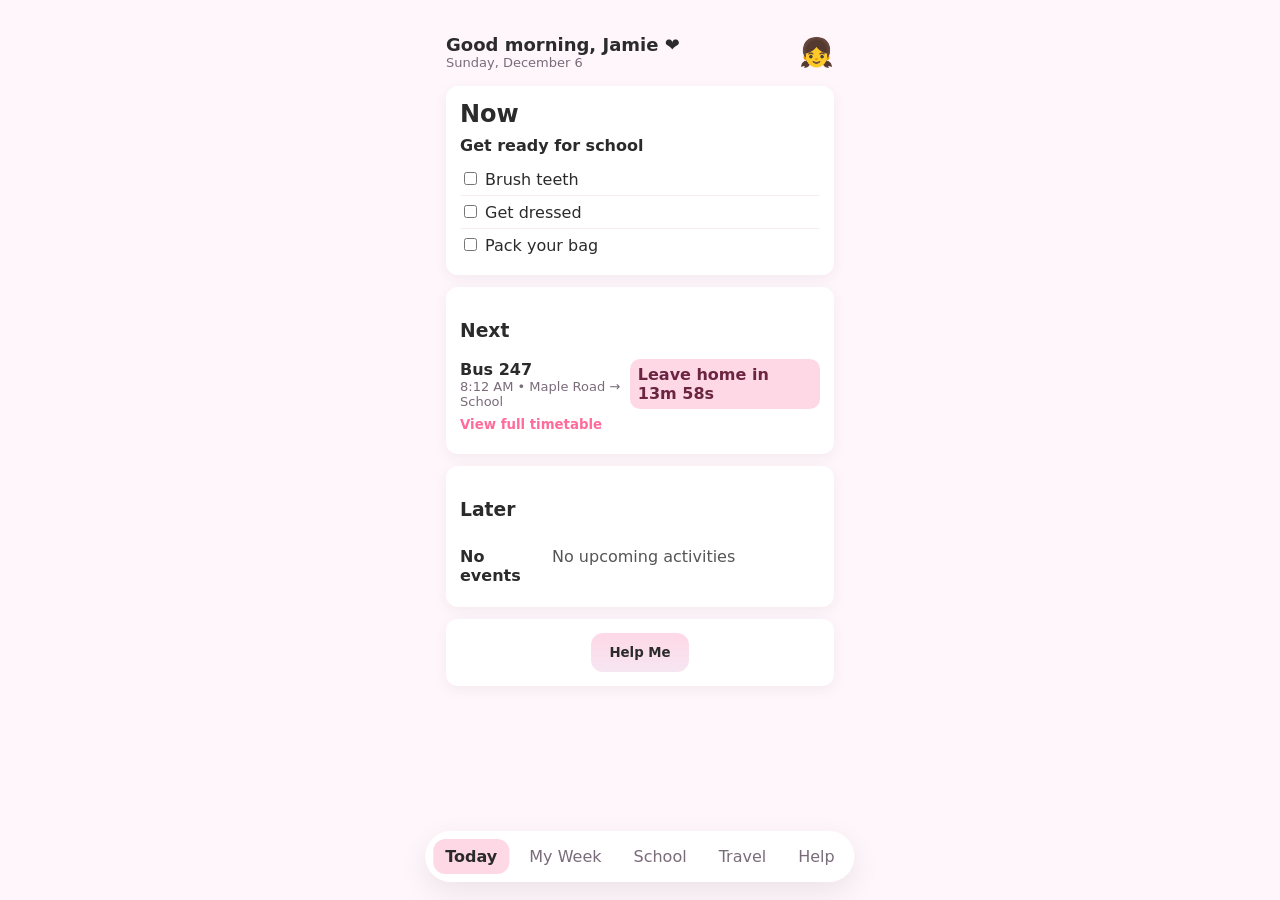
==== index.html @ 6b41beb4 "Add files via upload" ====
<!doctype html>
<html lang="en">
<head>
  <meta charset="utf-8" />
  <meta name="viewport" content="width=device-width,initial-scale=1" />
  <title>One Place — Today (Prototype)</title>
  <link rel="stylesheet" href="styles.css">
</head>
<body>
  <div class="app">
    <header class="header">
      <div class="greeting">
        <div>
          <div class="hello">Good morning, <span id="childName">Jamie</span> ❤️</div>
          <div class="date" id="dateLine"></div>
        </div>
        <div class="avatar">👧</div>
      </div>
    </header>

    <main>
      <section class="now-card card">
        <h2>Now</h2>
        <div class="now-title">Get ready for school</div>
        <ul class="micro-tasks" id="microTasks">
          <li><label><input type="checkbox" data-task="brush"/> Brush teeth</label></li>
          <li><label><input type="checkbox" data-task="dress"/> Get dressed</label></li>
          <li><label><input type="checkbox" data-task="pack"/> Pack your bag</label></li>
        </ul>
      </section>

      <section class="next-card card">
        <h3>Next</h3>
        <div class="transport">
          <div class="bus-info">
            <div class="route">Bus 247</div>
            <div class="when">8:12 AM • Maple Road → School</div>
          </div>
          <div class="eta" id="eta">Leave home in 14 minutes</div>
        </div>
        <button id="viewTimetable" class="link-btn">View full timetable</button>
      </section>

      <section class="later-list card">
        <h3>Later</h3>
        <div id="laterEvents">
          <div style="color:#666">Loading activities...</div>
        </div>
      </section>

      <section class="help-me card">
        <button id="helpMeBtn" class="help-btn">Help Me</button>
      </section>
    </main>

    <nav class="bottom-nav">
      <a class="nav-item active" href="index.html">Today</a>
      <a class="nav-item" href="myweek.html">My Week</a>
      <a class="nav-item" href="index.html">School</a>
      <a class="nav-item" href="travel.html">Travel</a>
      <a class="nav-item" href="helpme.html">Help</a>
    </nav>
  </div>

  <script>
    // Basic prototype script: update date, local-checklist, and ETA countdown.
    (function(){
      const dateLine = document.getElementById('dateLine');
      const now = new Date();
      const opts = { weekday: 'long', month: 'long', day: 'numeric' };
      dateLine.textContent = now.toLocaleDateString(undefined, opts);

      // Child name editable via localStorage
      const childNameEl = document.getElementById('childName');
      const savedName = localStorage.getItem('oneplace_childName');
      if (savedName) childNameEl.textContent = savedName;

      // Micro tasks persistence
      const tasks = document.querySelectorAll('#microTasks input[type=checkbox]');
      tasks.forEach(cb => {
        const key = 'task_' + cb.dataset.task;
        const val = localStorage.getItem(key);
        cb.checked = val === '1';
        cb.addEventListener('change', ()=>{
          localStorage.setItem(key, cb.checked ? '1' : '0');
        });
      });

      // ETA countdown (prototype uses now + 14min default)
      let nextBus = localStorage.getItem('oneplace_nextBus');
      if (!nextBus) {
        nextBus = Date.now() + 14*60*1000; // 14 minutes from now
        localStorage.setItem('oneplace_nextBus', nextBus);
      }
      nextBus = Number(nextBus);

      function updateETA(){
        const etaEl = document.getElementById('eta');
        const diff = nextBus - Date.now();
        if (diff <= 0) {
          etaEl.textContent = 'Bus due now';
          etaEl.classList.add('due');
        } else {
          const mins = Math.floor(diff / 60000);
          const secs = Math.floor((diff % 60000)/1000);
          etaEl.textContent = 'Leave home in ' + mins + 'm ' + (secs<10? '0'+secs:secs) + 's';
        }
      }
      updateETA();
      setInterval(updateETA, 1000);

      document.getElementById('helpMeBtn').addEventListener('click', ()=>{
        const choice = prompt('What do you need right now?\n1) Everything feels too much\n2) I\'m angry\n3) I\'m worried\n4) I don\'t know what to do\n5) I need some quiet', '1');
        if (choice) {
          alert('Logged: ' + choice + '. Your parent will be shown this in the app (prototype).');
          // In real app, this would POST an occurrence.
        }
      });

      document.getElementById('viewTimetable').addEventListener('click', ()=>{
        alert('Timetable view (prototype)');
      });

      // Render parent-added events from localStorage (if any)
      function loadEvents(){
        const raw = localStorage.getItem('oneplace_events');
        try{return raw?JSON.parse(raw):[]}catch(e){return []}
      }
      function renderLater(){
        const container = document.getElementById('laterEvents');
        const events = loadEvents();
        if(!container) return;
        if(events.length===0){ container.innerHTML = '<div class="event"><div class="time">No events</div><div class="meta">No upcoming activities</div></div>'; return; }
        container.innerHTML = '';
        events.forEach(e=>{
          const el = document.createElement('div'); el.className='event';
          const time = document.createElement('div'); time.className='time'; time.textContent = e.time ? e.time : '';
          const meta = document.createElement('div'); meta.className='meta'; meta.textContent = (e.title||'') + (e.location? ' — '+e.location : '');
          el.appendChild(time); el.appendChild(meta);
          container.appendChild(el);
        });
      }
      renderLater();

    })();
  </script>
</body>
</html>
---- styles.css ----
:root{
	--bg: #fff6fb; /* very pale pink background */
	--card: #ffffff;
	--text: #2b2b2b;
	--muted: #7a6b7a;
	--accent: #ff6b9a; /* bright pink */
	--accent-soft: #ffd8e6; /* soft pink */
	--accent-2: #f6e6f2; /* pastel lavender */
	--shadow: rgba(43,27,36,0.06);
}

*{box-sizing:border-box;font-family:Inter, system-ui, -apple-system, 'Segoe UI', Roboto, 'Helvetica Neue', Arial;}
body{margin:0;background:var(--bg);color:var(--text)}
.app{max-width:420px;margin:18px auto;border-radius:12px;padding-bottom:72px}
.header{padding:16px}
.greeting{display:flex;justify-content:space-between;align-items:center}
.hello{font-size:18px;font-weight:600}
.date{font-size:13px;color:var(--muted)}
.avatar{font-size:28px}
main{padding:0 16px}
.card{background:var(--card);border-radius:12px;padding:14px;margin-bottom:12px;box-shadow:0 4px 14px var(--shadow)}
.now-card h2{margin:0 0 8px 0}
.now-title{font-size:16px;font-weight:600;margin-bottom:8px;color:var(--text)}
.micro-tasks{list-style:none;padding:0;margin:0}
.micro-tasks li{padding:6px 0;border-top:1px solid #f6ecf3}
.micro-tasks li:first-child{border-top:0}
.next-card .transport{display:flex;justify-content:space-between;align-items:center}
.route{font-weight:700}
.when{font-size:13px;color:var(--muted)}
.eta{background:var(--accent-soft);padding:6px 8px;border-radius:10px;font-weight:600;color:#6b2540}
.eta.due{background:#fff4e6;color:#b2462f}
.link-btn{background:none;border:none;color:var(--accent);padding:8px 0;font-weight:700}
.later-list .event{display:flex;gap:12px;padding:8px 0;border-top:1px dashed #f3e9ef}
.later-list .event:first-child{border-top:0}
.time{width:80px;font-weight:700}
.meta{color:#555}
.help-me{text-align:center}
.help-btn{background:linear-gradient(180deg,var(--accent-soft),var(--accent-2));border:none;padding:12px 18px;border-radius:12px;font-weight:700;color:var(--text)}
.bottom-nav{position:fixed;left:50%;transform:translateX(-50%);bottom:18px;background:rgba(255,255,255,0.95);display:flex;gap:8px;padding:8px;border-radius:40px;box-shadow:0 10px 30px rgba(0,0,0,0.08)}
.nav-item{background:none;border:none;padding:8px 12px;border-radius:12px;color:var(--muted);text-decoration:none}
.nav-item.active{background:var(--accent-soft);font-weight:700;color:var(--text)}
@media (max-width:480px){.app{margin:0;border-radius:0}}
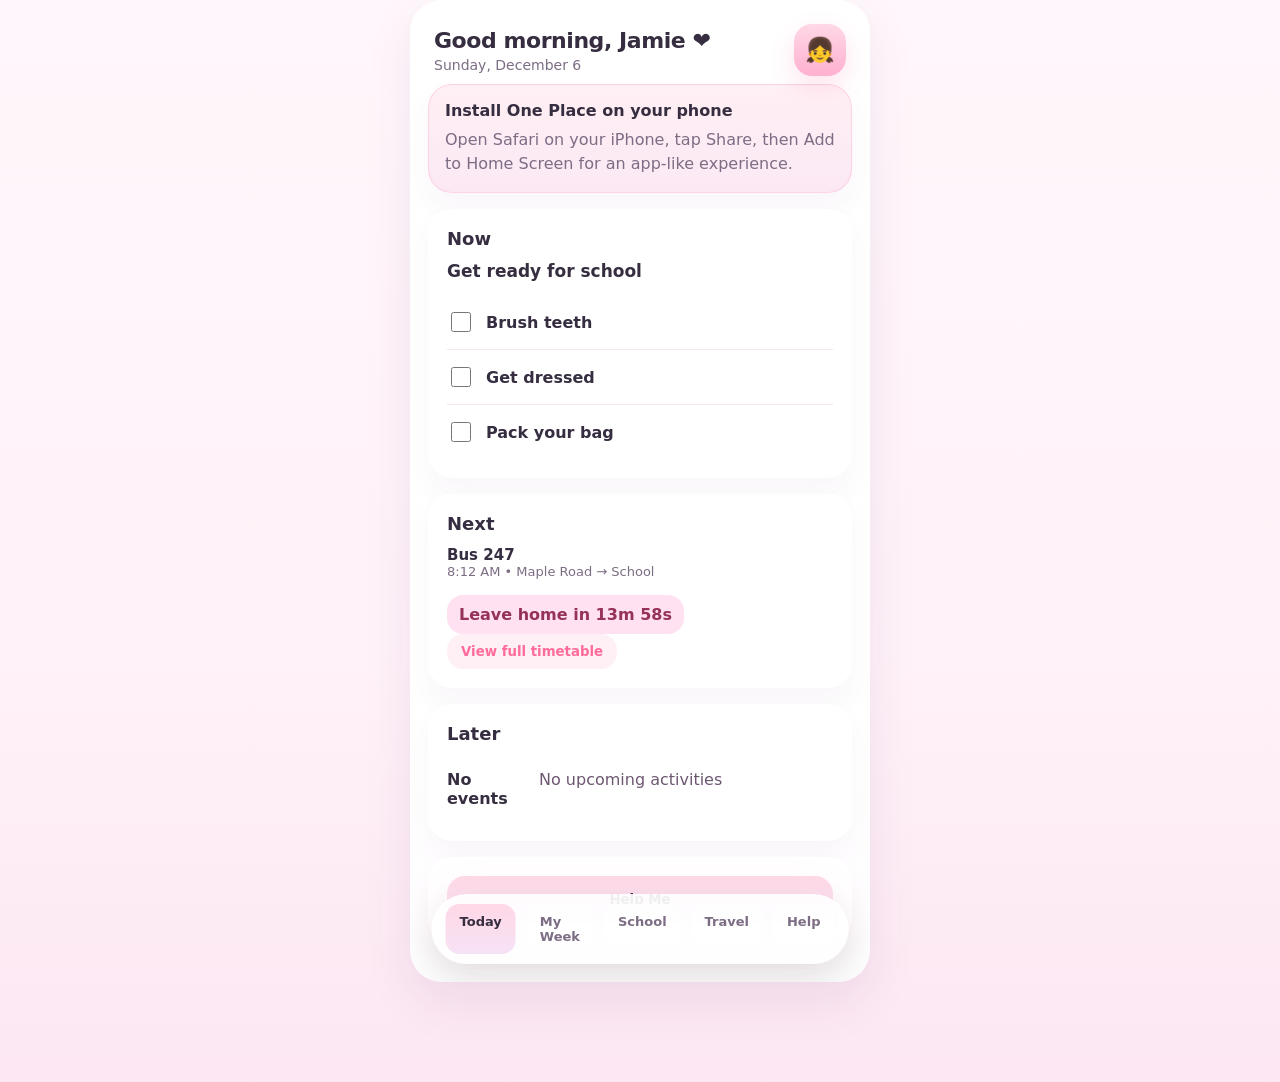
==== commit 83bfeadf: "Add files via upload" ====
--- a/index.html
+++ b/index.html
@@ -3,6 +3,13 @@
 <head>
   <meta charset="utf-8" />
   <meta name="viewport" content="width=device-width,initial-scale=1" />
+  <meta name="theme-color" content="#ffd8e6" />
+  <meta name="apple-mobile-web-app-capable" content="yes" />
+  <meta name="apple-mobile-web-app-status-bar-style" content="black-translucent" />
+  <meta name="apple-mobile-web-app-title" content="One Place" />
+  <link rel="manifest" href="manifest.json" />
+  <link rel="icon" href="icon-192.svg" />
+  <link rel="apple-touch-icon" href="icon-192.svg" />
   <title>One Place — Today (Prototype)</title>
   <link rel="stylesheet" href="styles.css">
 </head>
@@ -19,6 +26,10 @@
     </header>
 
     <main>
+      <section class="install-banner card">
+        <div class="install-title">Install One Place on your phone</div>
+        <div class="install-text">Open Safari on your iPhone, tap Share, then Add to Home Screen for an app-like experience.</div>
+      </section>
       <section class="now-card card">
         <h2>Now</h2>
         <div class="now-title">Get ready for school</div>
--- a/styles.css
+++ b/styles.css
@@ -1,42 +1,251 @@
 :root{
-	--bg: #fff6fb; /* very pale pink background */
-	--card: #ffffff;
-	--text: #2b2b2b;
-	--muted: #7a6b7a;
-	--accent: #ff6b9a; /* bright pink */
-	--accent-soft: #ffd8e6; /* soft pink */
-	--accent-2: #f6e6f2; /* pastel lavender */
-	--shadow: rgba(43,27,36,0.06);
-}
-
-*{box-sizing:border-box;font-family:Inter, system-ui, -apple-system, 'Segoe UI', Roboto, 'Helvetica Neue', Arial;}
-body{margin:0;background:var(--bg);color:var(--text)}
-.app{max-width:420px;margin:18px auto;border-radius:12px;padding-bottom:72px}
-.header{padding:16px}
-.greeting{display:flex;justify-content:space-between;align-items:center}
-.hello{font-size:18px;font-weight:600}
-.date{font-size:13px;color:var(--muted)}
-.avatar{font-size:28px}
-main{padding:0 16px}
-.card{background:var(--card);border-radius:12px;padding:14px;margin-bottom:12px;box-shadow:0 4px 14px var(--shadow)}
-.now-card h2{margin:0 0 8px 0}
-.now-title{font-size:16px;font-weight:600;margin-bottom:8px;color:var(--text)}
-.micro-tasks{list-style:none;padding:0;margin:0}
-.micro-tasks li{padding:6px 0;border-top:1px solid #f6ecf3}
-.micro-tasks li:first-child{border-top:0}
-.next-card .transport{display:flex;justify-content:space-between;align-items:center}
-.route{font-weight:700}
-.when{font-size:13px;color:var(--muted)}
-.eta{background:var(--accent-soft);padding:6px 8px;border-radius:10px;font-weight:600;color:#6b2540}
-.eta.due{background:#fff4e6;color:#b2462f}
-.link-btn{background:none;border:none;color:var(--accent);padding:8px 0;font-weight:700}
-.later-list .event{display:flex;gap:12px;padding:8px 0;border-top:1px dashed #f3e9ef}
-.later-list .event:first-child{border-top:0}
-.time{width:80px;font-weight:700}
-.meta{color:#555}
-.help-me{text-align:center}
-.help-btn{background:linear-gradient(180deg,var(--accent-soft),var(--accent-2));border:none;padding:12px 18px;border-radius:12px;font-weight:700;color:var(--text)}
-.bottom-nav{position:fixed;left:50%;transform:translateX(-50%);bottom:18px;background:rgba(255,255,255,0.95);display:flex;gap:8px;padding:8px;border-radius:40px;box-shadow:0 10px 30px rgba(0,0,0,0.08)}
-.nav-item{background:none;border:none;padding:8px 12px;border-radius:12px;color:var(--muted);text-decoration:none}
-.nav-item.active{background:var(--accent-soft);font-weight:700;color:var(--text)}
-@media (max-width:480px){.app{margin:0;border-radius:0}}
+  --bg: #fff6fb;
+  --bg-card: #ffffff;
+  --text: #362e40;
+  --muted: #7c6d84;
+  --accent: #ff6b9a;
+  --accent-soft: #ffd8e6;
+  --accent-2: #f4e2f5;
+  --purple: #d7b3f0;
+  --border: rgba(255,107,154,0.18);
+  --shadow: 0 20px 50px rgba(76,0,97,0.08);
+}
+
+*{
+  box-sizing:border-box;
+  font-family: 'Inter', system-ui, -apple-system, 'Segoe UI', Roboto, 'Helvetica Neue', Arial, sans-serif;
+}
+
+body{
+  margin:0;
+  background: linear-gradient(180deg, #fff7fb 0%, #fff2f8 60%, #fce7f2 100%);
+  color: var(--text);
+}
+
+.app{
+  max-width: 460px;
+  margin: 0 auto 100px;
+  border-radius: 32px;
+  overflow: hidden;
+  box-shadow: var(--shadow);
+  background: rgba(255,255,255,0.95);
+  backdrop-filter: blur(10px);
+}
+
+.header{
+  padding: 24px 24px 8px;
+}
+
+.greeting{
+  display:flex;
+  justify-content:space-between;
+  align-items:center;
+}
+
+.hello{
+  font-size: 22px;
+  font-weight: 700;
+  letter-spacing: -0.02em;
+}
+
+.date{
+  font-size: 14px;
+  color: var(--muted);
+  margin-top: 4px;
+}
+
+.avatar{
+  width: 52px;
+  height: 52px;
+  border-radius: 18px;
+  background: linear-gradient(180deg, #ffd8e6, #ffb0d0);
+  display:flex;
+  align-items:center;
+  justify-content:center;
+  font-size: 24px;
+  box-shadow: 0 10px 24px rgba(255,107,154,0.18);
+}
+
+main{
+  padding: 0 18px 24px;
+}
+
+.card{
+  background: var(--bg-card);
+  border-radius: 24px;
+  padding: 18px;
+  margin-bottom: 16px;
+  border: 1px solid rgba(255,255,255,0.8);
+  box-shadow: 0 14px 28px rgba(130,72,130,0.05);
+}
+
+.install-banner{
+  background: linear-gradient(180deg, #fff0f4, #fbe8f4);
+  border: 1px solid rgba(255,107,154,0.2);
+  padding: 16px;
+  margin-bottom: 16px;
+}
+
+.install-title{
+  font-weight: 700;
+  margin-bottom: 8px;
+}
+
+.install-text{
+  color: var(--muted);
+  line-height: 1.5;
+}
+
+.now-card h2,
+.later-list h3,
+.next-card h3,
+.help-card h2,
+.details h3{
+  margin:0 0 12px 0;
+  font-size: 18px;
+}
+
+.now-title{
+  font-size: 17px;
+  font-weight: 700;
+  margin-bottom: 14px;
+}
+
+.micro-tasks{
+  list-style:none;
+  padding:0;
+  margin:0;
+}
+
+.micro-tasks li{
+  padding: 14px 0;
+  border-top: 1px solid #f4e5f0;
+}
+
+.micro-tasks li:first-child{
+  border-top:0;
+}
+
+.micro-tasks label{
+  display:flex;
+  align-items:center;
+  gap: 12px;
+  font-weight: 600;
+}
+
+.micro-tasks input{
+  width: 20px;
+  height: 20px;
+}
+
+.next-card .transport{
+  display:flex;
+  justify-content:space-between;
+  align-items:center;
+  gap:16px;
+  flex-wrap:wrap;
+}
+
+.route{
+  font-weight: 700;
+  font-size: 15px;
+}
+
+.when{
+  font-size: 13px;
+  color: var(--muted);
+}
+
+.eta{
+  background: rgba(255, 215, 236, 0.75);
+  padding: 10px 12px;
+  border-radius: 16px;
+  font-weight: 700;
+  color: #95315a;
+}
+
+.link-btn{
+  display:inline-flex;
+  align-items:center;
+  gap: 8px;
+  background: rgba(255,107,154,0.1);
+  border: none;
+  border-radius: 16px;
+  color: var(--accent);
+  padding: 10px 14px;
+  font-weight: 700;
+}
+
+.later-list .event,
+.event{
+  display:flex;
+  gap:12px;
+  padding: 14px 0;
+  border-top: 1px dashed #f4e2ed;
+}
+
+.later-list .event:first-child,
+.event:first-child{
+  border-top:0;
+}
+
+.time{
+  width: 80px;
+  font-weight: 700;
+}
+
+.meta{
+  color: #6d5771;
+}
+
+.help-me{
+  text-align:center;
+}
+
+.help-btn{
+  width: 100%;
+  background: linear-gradient(180deg, #ffd8e6, #f6e2f4);
+  border:none;
+  padding: 16px 18px;
+  border-radius: 18px;
+  font-weight: 700;
+  color: var(--text);
+  box-shadow: 0 20px 40px rgba(255,107,154,0.15);
+}
+
+.bottom-nav{
+  position: fixed;
+  left: 50%;
+  transform: translateX(-50%);
+  bottom: 18px;
+  background: rgba(255,255,255,0.92);
+  display:flex;
+  gap:10px;
+  padding:10px 14px;
+  border-radius: 999px;
+  box-shadow: 0 20px 40px rgba(0,0,0,0.10);
+  z-index: 10;
+}
+
+.nav-item{
+  background: rgba(255,255,255,0.8);
+  color: var(--muted);
+  border-radius: 14px;
+  padding: 10px 14px;
+  text-decoration:none;
+  font-weight: 600;
+  font-size: 13px;
+}
+
+.nav-item.active{
+  background: linear-gradient(180deg, #ffd8e6, #f6e2f5);
+  color: var(--text);
+}
+
+@media (max-width:480px){
+  .app{margin:0;border-radius:0;}
+  .header{padding:20px 18px 8px;}
+  main{padding:0 16px 24px;}
+  .bottom-nav{width:calc(100% - 32px);left:50%;transform:translateX(-50%);}
+}
+
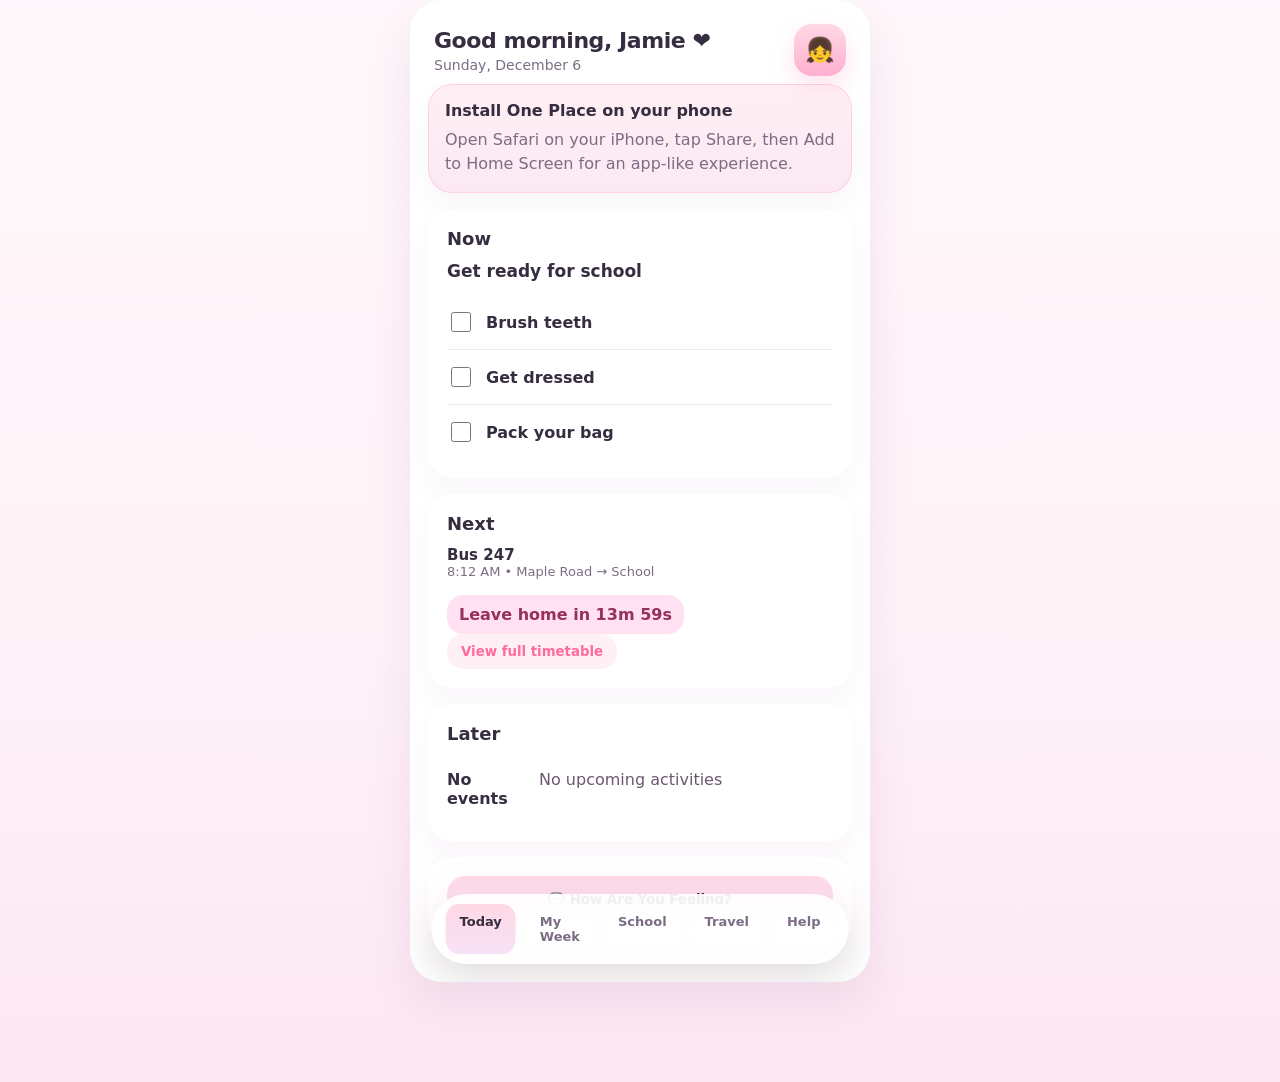
==== commit 52817cc8: "Complete working prototype: parent dashboard, child messaging, help me screen with feelings" ====
--- a/index.html
+++ b/index.html
@@ -1,159 +1,140 @@
-<!doctype html>
-<html lang="en">
-<head>
-  <meta charset="utf-8" />
-  <meta name="viewport" content="width=device-width,initial-scale=1" />
-  <meta name="theme-color" content="#ffd8e6" />
-  <meta name="apple-mobile-web-app-capable" content="yes" />
-  <meta name="apple-mobile-web-app-status-bar-style" content="black-translucent" />
-  <meta name="apple-mobile-web-app-title" content="One Place" />
-  <link rel="manifest" href="manifest.json" />
-  <link rel="icon" href="icon-192.svg" />
-  <link rel="apple-touch-icon" href="icon-192.svg" />
-  <title>One Place — Today (Prototype)</title>
-  <link rel="stylesheet" href="styles.css">
-</head>
-<body>
-  <div class="app">
-    <header class="header">
-      <div class="greeting">
-        <div>
-          <div class="hello">Good morning, <span id="childName">Jamie</span> ❤️</div>
-          <div class="date" id="dateLine"></div>
-        </div>
-        <div class="avatar">👧</div>
-      </div>
-    </header>
-
-    <main>
-      <section class="install-banner card">
-        <div class="install-title">Install One Place on your phone</div>
-        <div class="install-text">Open Safari on your iPhone, tap Share, then Add to Home Screen for an app-like experience.</div>
-      </section>
-      <section class="now-card card">
-        <h2>Now</h2>
-        <div class="now-title">Get ready for school</div>
-        <ul class="micro-tasks" id="microTasks">
-          <li><label><input type="checkbox" data-task="brush"/> Brush teeth</label></li>
-          <li><label><input type="checkbox" data-task="dress"/> Get dressed</label></li>
-          <li><label><input type="checkbox" data-task="pack"/> Pack your bag</label></li>
-        </ul>
-      </section>
-
-      <section class="next-card card">
-        <h3>Next</h3>
-        <div class="transport">
-          <div class="bus-info">
-            <div class="route">Bus 247</div>
-            <div class="when">8:12 AM • Maple Road → School</div>
-          </div>
-          <div class="eta" id="eta">Leave home in 14 minutes</div>
-        </div>
-        <button id="viewTimetable" class="link-btn">View full timetable</button>
-      </section>
-
-      <section class="later-list card">
-        <h3>Later</h3>
-        <div id="laterEvents">
-          <div style="color:#666">Loading activities...</div>
-        </div>
-      </section>
-
-      <section class="help-me card">
-        <button id="helpMeBtn" class="help-btn">Help Me</button>
-      </section>
-    </main>
-
-    <nav class="bottom-nav">
-      <a class="nav-item active" href="index.html">Today</a>
-      <a class="nav-item" href="myweek.html">My Week</a>
-      <a class="nav-item" href="index.html">School</a>
-      <a class="nav-item" href="travel.html">Travel</a>
-      <a class="nav-item" href="helpme.html">Help</a>
-    </nav>
-  </div>
-
-  <script>
-    // Basic prototype script: update date, local-checklist, and ETA countdown.
-    (function(){
-      const dateLine = document.getElementById('dateLine');
-      const now = new Date();
-      const opts = { weekday: 'long', month: 'long', day: 'numeric' };
-      dateLine.textContent = now.toLocaleDateString(undefined, opts);
-
-      // Child name editable via localStorage
-      const childNameEl = document.getElementById('childName');
-      const savedName = localStorage.getItem('oneplace_childName');
-      if (savedName) childNameEl.textContent = savedName;
-
-      // Micro tasks persistence
-      const tasks = document.querySelectorAll('#microTasks input[type=checkbox]');
-      tasks.forEach(cb => {
-        const key = 'task_' + cb.dataset.task;
-        const val = localStorage.getItem(key);
-        cb.checked = val === '1';
-        cb.addEventListener('change', ()=>{
-          localStorage.setItem(key, cb.checked ? '1' : '0');
-        });
-      });
-
-      // ETA countdown (prototype uses now + 14min default)
-      let nextBus = localStorage.getItem('oneplace_nextBus');
-      if (!nextBus) {
-        nextBus = Date.now() + 14*60*1000; // 14 minutes from now
-        localStorage.setItem('oneplace_nextBus', nextBus);
-      }
-      nextBus = Number(nextBus);
-
-      function updateETA(){
-        const etaEl = document.getElementById('eta');
-        const diff = nextBus - Date.now();
-        if (diff <= 0) {
-          etaEl.textContent = 'Bus due now';
-          etaEl.classList.add('due');
-        } else {
-          const mins = Math.floor(diff / 60000);
-          const secs = Math.floor((diff % 60000)/1000);
-          etaEl.textContent = 'Leave home in ' + mins + 'm ' + (secs<10? '0'+secs:secs) + 's';
-        }
-      }
-      updateETA();
-      setInterval(updateETA, 1000);
-
-      document.getElementById('helpMeBtn').addEventListener('click', ()=>{
-        const choice = prompt('What do you need right now?\n1) Everything feels too much\n2) I\'m angry\n3) I\'m worried\n4) I don\'t know what to do\n5) I need some quiet', '1');
-        if (choice) {
-          alert('Logged: ' + choice + '. Your parent will be shown this in the app (prototype).');
-          // In real app, this would POST an occurrence.
-        }
-      });
-
-      document.getElementById('viewTimetable').addEventListener('click', ()=>{
-        alert('Timetable view (prototype)');
-      });
-
-      // Render parent-added events from localStorage (if any)
-      function loadEvents(){
-        const raw = localStorage.getItem('oneplace_events');
-        try{return raw?JSON.parse(raw):[]}catch(e){return []}
-      }
-      function renderLater(){
-        const container = document.getElementById('laterEvents');
-        const events = loadEvents();
-        if(!container) return;
-        if(events.length===0){ container.innerHTML = '<div class="event"><div class="time">No events</div><div class="meta">No upcoming activities</div></div>'; return; }
-        container.innerHTML = '';
-        events.forEach(e=>{
-          const el = document.createElement('div'); el.className='event';
-          const time = document.createElement('div'); time.className='time'; time.textContent = e.time ? e.time : '';
-          const meta = document.createElement('div'); meta.className='meta'; meta.textContent = (e.title||'') + (e.location? ' — '+e.location : '');
-          el.appendChild(time); el.appendChild(meta);
-          container.appendChild(el);
-        });
-      }
-      renderLater();
-
-    })();
-  </script>
-</body>
+<!doctype html>
+<html lang="en">
+<head>
+  <meta charset="utf-8" />
+  <meta name="viewport" content="width=device-width,initial-scale=1" />
+  <meta name="theme-color" content="#ffd8e6" />
+  <meta name="apple-mobile-web-app-capable" content="yes" />
+  <meta name="apple-mobile-web-app-status-bar-style" content="black-translucent" />
+  <meta name="apple-mobile-web-app-title" content="One Place" />
+  <link rel="manifest" href="manifest.json" />
+  <link rel="icon" href="icon-192.svg" />
+  <link rel="apple-touch-icon" href="icon-192.svg" />
+  <title>One Place — Today</title>
+  <link rel="stylesheet" href="styles.css">
+</head>
+<body>
+  <div class="app">
+    <header class="header">
+      <div class="greeting">
+        <div>
+          <div class="hello">Good morning, <span id="childName">Jamie</span> ❤️</div>
+          <div class="date" id="dateLine"></div>
+        </div>
+        <div class="avatar">👧</div>
+      </div>
+    </header>
+    <main>
+      <section class="install-banner card">
+        <div class="install-title">Install One Place on your phone</div>
+        <div class="install-text">Open Safari on your iPhone, tap Share, then Add to Home Screen for an app-like experience.</div>
+      </section>
+      <section class="now-card card">
+        <h2>Now</h2>
+        <div class="now-title">Get ready for school</div>
+        <ul class="micro-tasks" id="microTasks">
+          <li><label><input type="checkbox" data-task="brush"/> Brush teeth</label></li>
+          <li><label><input type="checkbox" data-task="dress"/> Get dressed</label></li>
+          <li><label><input type="checkbox" data-task="pack"/> Pack your bag</label></li>
+        </ul>
+      </section>
+      <section class="next-card card">
+        <h3>Next</h3>
+        <div class="transport">
+          <div class="bus-info">
+            <div class="route">Bus 247</div>
+            <div class="when">8:12 AM • Maple Road → School</div>
+          </div>
+          <div class="eta" id="eta">Leave home in 14 minutes</div>
+        </div>
+        <button id="viewTimetable" class="link-btn">View full timetable</button>
+      </section>
+      <section class="later-list card">
+        <h3>Later</h3>
+        <div id="laterEvents"><div style="color:#666">Loading activities...</div></div>
+      </section>
+      <section class="help-me card">
+        <button id="helpMeBtn" class="help-btn">💬 How Are You Feeling?</button>
+      </section>
+      <section class="messages-from-parent card" id="messagesFromParent" style="display: none;">
+        <h3>💬 Messages from Parent</h3>
+        <div id="parentMessages"></div>
+      </section>
+    </main>
+    <nav class="bottom-nav">
+      <a class="nav-item active" href="index.html">Today</a>
+      <a class="nav-item" href="myweek.html">My Week</a>
+      <a class="nav-item" href="index.html">School</a>
+      <a class="nav-item" href="travel.html">Travel</a>
+      <a class="nav-item" href="helpme.html">Help</a>
+    </nav>
+  </div>
+  <script>
+    if (localStorage.getItem('oneplace_loggedIn') === 'parent') { window.location.href = 'parent-dashboard.html'; }
+    const dateLine = document.getElementById('dateLine');
+    const now = new Date();
+    const opts = { weekday: 'long', month: 'long', day: 'numeric' };
+    dateLine.textContent = now.toLocaleDateString(undefined, opts);
+    const childNameEl = document.getElementById('childName');
+    const savedName = localStorage.getItem('oneplace_childName');
+    if (savedName) childNameEl.textContent = savedName;
+    const tasks = document.querySelectorAll('#microTasks input[type=checkbox]');
+    tasks.forEach(cb => {
+      const key = 'task_' + cb.dataset.task;
+      const val = localStorage.getItem(key);
+      cb.checked = val === '1';
+      cb.addEventListener('change', () => { localStorage.setItem(key, cb.checked ? '1' : '0'); });
+    });
+    let nextBus = localStorage.getItem('oneplace_nextBus');
+    if (!nextBus) { nextBus = Date.now() + 14*60*1000; localStorage.setItem('oneplace_nextBus', nextBus); }
+    nextBus = Number(nextBus);
+    function updateETA() {
+      const etaEl = document.getElementById('eta');
+      const diff = nextBus - Date.now();
+      if (diff <= 0) {
+        etaEl.textContent = 'Bus due now';
+        etaEl.classList.add('due');
+      } else {
+        const mins = Math.floor(diff / 60000);
+        const secs = Math.floor((diff % 60000)/1000);
+        etaEl.textContent = 'Leave home in ' + mins + 'm ' + (secs<10? '0'+secs:secs) + 's';
+      }
+    }
+    updateETA();
+    setInterval(updateETA, 1000);
+    document.getElementById('helpMeBtn').addEventListener('click', () => { window.location.href = 'helpme.html'; });
+    document.getElementById('viewTimetable').addEventListener('click', () => { alert('Timetable view (coming soon)'); });
+    function loadEvents() {
+      const raw = localStorage.getItem('oneplace_events');
+      try { return raw ? JSON.parse(raw) : []; } catch (e) { return []; }
+    }
+    function renderLater() {
+      const container = document.getElementById('laterEvents');
+      const events = loadEvents();
+      if (!container) return;
+      if (events.length === 0) { container.innerHTML = '<div class="event"><div class="time">No events</div><div class="meta">No upcoming activities</div></div>'; return; }
+      container.innerHTML = '';
+      events.forEach(e => {
+        const el = document.createElement('div'); el.className = 'event';
+        const time = document.createElement('div'); time.className = 'time'; time.textContent = e.time ? e.time : '';
+        const meta = document.createElement('div'); meta.className = 'meta'; meta.textContent = (e.title || '') + (e.location ? ' — ' + e.location : '');
+        const note = document.createElement('div'); note.style.fontSize = '12px'; note.style.color = '#999'; note.style.marginTop = '6px'; note.textContent = e.note;
+        el.appendChild(time); el.appendChild(meta); el.appendChild(note);
+        container.appendChild(el);
+      });
+    }
+    function renderParentMessages() {
+      const raw = localStorage.getItem('oneplace_parentReplies');
+      let replies = [];
+      try { replies = raw ? JSON.parse(raw) : []; } catch (e) { }
+      if (replies.length === 0) return;
+      document.getElementById('messagesFromParent').style.display = 'block';
+      const container = document.getElementById('parentMessages');
+      container.innerHTML = replies.map((r, idx) => `<div style="background: #fff0f7; padding: 12px; border-radius: 8px; margin-bottom: 10px; border-left: 3px solid #ff69b4;"><div style="font-weight: 600; color: #333; margin-bottom: 4px;">💬 Parent replied</div><div style="color: #666; font-size: 14px;">${r.message}</div><div style="font-size: 12px; color: #999; margin-top: 6px;">${r.timestamp}</div></div>`).join('');
+    }
+    renderLater();
+    renderParentMessages();
+    setInterval(() => { renderParentMessages(); }, 2000);
+  </script>
+</body>
 </html>
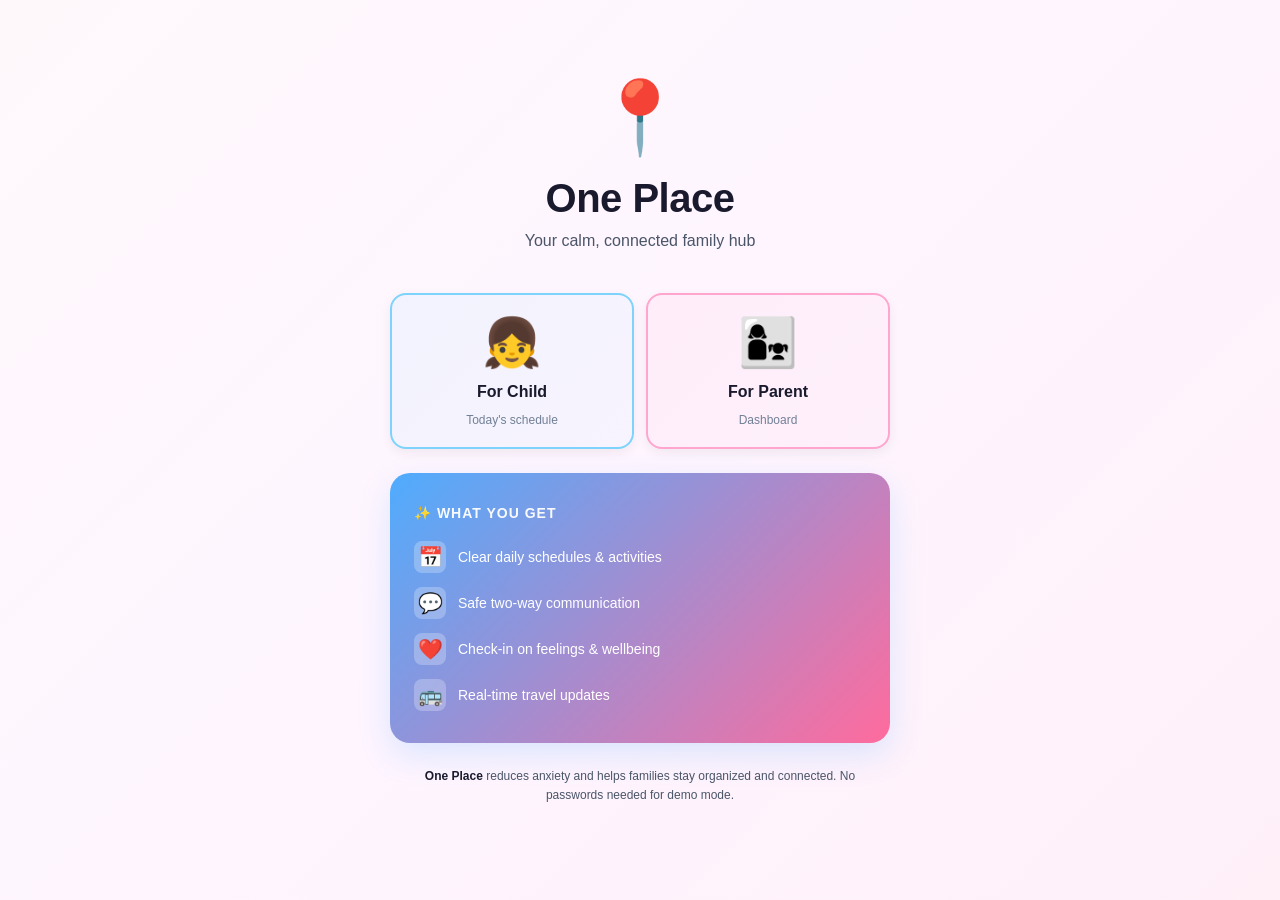
==== commit 92a6badd: "Fix: Redirect to landing page if no login state is set" ====
--- a/index.html
+++ b/index.html
@@ -3,7 +3,7 @@
 <head>
   <meta charset="utf-8" />
   <meta name="viewport" content="width=device-width,initial-scale=1" />
-  <meta name="theme-color" content="#ffd8e6" />
+  <meta name="theme-color" content="#4facfe" />
   <meta name="apple-mobile-web-app-capable" content="yes" />
   <meta name="apple-mobile-web-app-status-bar-style" content="black-translucent" />
   <meta name="apple-mobile-web-app-title" content="One Place" />
@@ -70,7 +70,16 @@
     </nav>
   </div>
   <script>
-    if (localStorage.getItem('oneplace_loggedIn') === 'parent') { window.location.href = 'parent-dashboard.html'; }
+    // Only redirect to parent dashboard if explicitly logged in as parent
+    if (localStorage.getItem('oneplace_loggedIn') === 'parent') { 
+      window.location.href = 'parent-dashboard.html'; 
+    }
+    
+    // If no login state set, redirect to landing
+    if (!localStorage.getItem('oneplace_loggedIn')) {
+      window.location.href = 'landing.html';
+    }
+    
     const dateLine = document.getElementById('dateLine');
     const now = new Date();
     const opts = { weekday: 'long', month: 'long', day: 'numeric' };
@@ -130,11 +139,11 @@
       if (replies.length === 0) return;
       document.getElementById('messagesFromParent').style.display = 'block';
       const container = document.getElementById('parentMessages');
-      container.innerHTML = replies.map((r, idx) => `<div style="background: #fff0f7; padding: 12px; border-radius: 8px; margin-bottom: 10px; border-left: 3px solid #ff69b4;"><div style="font-weight: 600; color: #333; margin-bottom: 4px;">💬 Parent replied</div><div style="color: #666; font-size: 14px;">${r.message}</div><div style="font-size: 12px; color: #999; margin-top: 6px;">${r.timestamp}</div></div>`).join('');
+      container.innerHTML = replies.map((r, idx) => `<div style="background: #fff0f7; padding: 12px; border-radius: 8px; margin-bottom: 10px; border-left: 3px solid #ff69b4;"><div style="font-weight: 600; color: #333; margin-bottom: 4px;">Reply from parent</div><div style="color: #666; font-size: 14px;">${r.message}</div><div style="font-size: 12px; color: #999; margin-top: 6px;">${r.timestamp}</div></div>`).join('');
     }
     renderLater();
     renderParentMessages();
     setInterval(() => { renderParentMessages(); }, 2000);
   </script>
 </body>
-</html>+</html>
--- a/styles.css
+++ b/styles.css
@@ -1,251 +1,340 @@
-:root{
-  --bg: #fff6fb;
-  --bg-card: #ffffff;
-  --text: #362e40;
-  --muted: #7c6d84;
-  --accent: #ff6b9a;
-  --accent-soft: #ffd8e6;
-  --accent-2: #f4e2f5;
-  --purple: #d7b3f0;
-  --border: rgba(255,107,154,0.18);
-  --shadow: 0 20px 50px rgba(76,0,97,0.08);
-}
-
-*{
-  box-sizing:border-box;
-  font-family: 'Inter', system-ui, -apple-system, 'Segoe UI', Roboto, 'Helvetica Neue', Arial, sans-serif;
-}
-
-body{
-  margin:0;
-  background: linear-gradient(180deg, #fff7fb 0%, #fff2f8 60%, #fce7f2 100%);
-  color: var(--text);
-}
-
-.app{
-  max-width: 460px;
-  margin: 0 auto 100px;
-  border-radius: 32px;
-  overflow: hidden;
-  box-shadow: var(--shadow);
-  background: rgba(255,255,255,0.95);
-  backdrop-filter: blur(10px);
-}
-
-.header{
-  padding: 24px 24px 8px;
-}
-
-.greeting{
-  display:flex;
-  justify-content:space-between;
-  align-items:center;
-}
-
-.hello{
-  font-size: 22px;
-  font-weight: 700;
-  letter-spacing: -0.02em;
-}
-
-.date{
-  font-size: 14px;
-  color: var(--muted);
-  margin-top: 4px;
-}
-
-.avatar{
-  width: 52px;
-  height: 52px;
-  border-radius: 18px;
-  background: linear-gradient(180deg, #ffd8e6, #ffb0d0);
-  display:flex;
-  align-items:center;
-  justify-content:center;
-  font-size: 24px;
-  box-shadow: 0 10px 24px rgba(255,107,154,0.18);
-}
-
-main{
-  padding: 0 18px 24px;
-}
-
-.card{
-  background: var(--bg-card);
-  border-radius: 24px;
-  padding: 18px;
-  margin-bottom: 16px;
-  border: 1px solid rgba(255,255,255,0.8);
-  box-shadow: 0 14px 28px rgba(130,72,130,0.05);
-}
-
-.install-banner{
-  background: linear-gradient(180deg, #fff0f4, #fbe8f4);
-  border: 1px solid rgba(255,107,154,0.2);
-  padding: 16px;
-  margin-bottom: 16px;
-}
-
-.install-title{
-  font-weight: 700;
-  margin-bottom: 8px;
-}
-
-.install-text{
-  color: var(--muted);
-  line-height: 1.5;
-}
-
-.now-card h2,
-.later-list h3,
-.next-card h3,
-.help-card h2,
-.details h3{
-  margin:0 0 12px 0;
-  font-size: 18px;
-}
-
-.now-title{
-  font-size: 17px;
-  font-weight: 700;
-  margin-bottom: 14px;
-}
-
-.micro-tasks{
-  list-style:none;
-  padding:0;
-  margin:0;
-}
-
-.micro-tasks li{
-  padding: 14px 0;
-  border-top: 1px solid #f4e5f0;
-}
-
-.micro-tasks li:first-child{
-  border-top:0;
-}
-
-.micro-tasks label{
-  display:flex;
-  align-items:center;
-  gap: 12px;
-  font-weight: 600;
-}
-
-.micro-tasks input{
-  width: 20px;
-  height: 20px;
-}
-
-.next-card .transport{
-  display:flex;
-  justify-content:space-between;
-  align-items:center;
-  gap:16px;
-  flex-wrap:wrap;
-}
-
-.route{
-  font-weight: 700;
-  font-size: 15px;
-}
-
-.when{
-  font-size: 13px;
-  color: var(--muted);
-}
-
-.eta{
-  background: rgba(255, 215, 236, 0.75);
-  padding: 10px 12px;
-  border-radius: 16px;
-  font-weight: 700;
-  color: #95315a;
-}
-
-.link-btn{
-  display:inline-flex;
-  align-items:center;
-  gap: 8px;
-  background: rgba(255,107,154,0.1);
-  border: none;
-  border-radius: 16px;
-  color: var(--accent);
-  padding: 10px 14px;
-  font-weight: 700;
-}
-
-.later-list .event,
-.event{
-  display:flex;
-  gap:12px;
-  padding: 14px 0;
-  border-top: 1px dashed #f4e2ed;
-}
-
-.later-list .event:first-child,
-.event:first-child{
-  border-top:0;
-}
-
-.time{
-  width: 80px;
-  font-weight: 700;
-}
-
-.meta{
-  color: #6d5771;
-}
-
-.help-me{
-  text-align:center;
-}
-
-.help-btn{
-  width: 100%;
-  background: linear-gradient(180deg, #ffd8e6, #f6e2f4);
-  border:none;
-  padding: 16px 18px;
-  border-radius: 18px;
-  font-weight: 700;
-  color: var(--text);
-  box-shadow: 0 20px 40px rgba(255,107,154,0.15);
-}
-
-.bottom-nav{
-  position: fixed;
-  left: 50%;
-  transform: translateX(-50%);
-  bottom: 18px;
-  background: rgba(255,255,255,0.92);
-  display:flex;
-  gap:10px;
-  padding:10px 14px;
-  border-radius: 999px;
-  box-shadow: 0 20px 40px rgba(0,0,0,0.10);
-  z-index: 10;
-}
-
-.nav-item{
-  background: rgba(255,255,255,0.8);
-  color: var(--muted);
-  border-radius: 14px;
-  padding: 10px 14px;
-  text-decoration:none;
-  font-weight: 600;
-  font-size: 13px;
-}
-
-.nav-item.active{
-  background: linear-gradient(180deg, #ffd8e6, #f6e2f5);
-  color: var(--text);
-}
-
-@media (max-width:480px){
-  .app{margin:0;border-radius:0;}
-  .header{padding:20px 18px 8px;}
-  main{padding:0 16px 24px;}
-  .bottom-nav{width:calc(100% - 32px);left:50%;transform:translateX(-50%);}
-}
-
+:root{
+  --bg: #f8fafc;
+  --bg-card: #ffffff;
+  --text: #2d3748;
+  --text-secondary: #5a6c7d;
+  --muted: #7a8a9a;
+  --accent-blue: #7ec8e3;
+  --accent-blue-light: #a8d8f0;
+  --accent-purple: #d4a5e8;
+  --accent-purple-light: #e8d4f1;
+  --accent-pink: #f5d8e8;
+  --border: rgba(126, 200, 227, 0.15);
+  --shadow: 0 12px 32px rgba(45, 55, 72, 0.08);
+  --shadow-sm: 0 4px 12px rgba(45, 55, 72, 0.06);
+}
+
+*{
+  box-sizing: border-box;
+  font-family: -apple-system, BlinkMacSystemFont, 'Segoe UI', 'Roboto', 'Oxygen', 'Ubuntu', 'Cantarell', sans-serif;
+}
+
+body{
+  margin: 0;
+  background: linear-gradient(135deg, #f8fafc 0%, #f0f7fb 50%, #faf8fc 100%);
+  color: var(--text);
+}
+
+.app{
+  max-width: 460px;
+  margin: 0 auto 100px;
+  border-radius: 32px;
+  overflow: hidden;
+  box-shadow: var(--shadow);
+  background: rgba(255, 255, 255, 0.98);
+  backdrop-filter: blur(10px);
+}
+
+.header{
+  padding: 24px 24px 8px;
+  background: linear-gradient(135deg, rgba(126, 200, 227, 0.08) 0%, rgba(212, 165, 232, 0.08) 100%);
+}
+
+.greeting{
+  display: flex;
+  justify-content: space-between;
+  align-items: center;
+}
+
+.hello{
+  font-size: 22px;
+  font-weight: 700;
+  letter-spacing: -0.02em;
+  color: var(--text);
+}
+
+.date{
+  font-size: 14px;
+  color: var(--muted);
+  margin-top: 4px;
+  font-weight: 500;
+}
+
+.avatar{
+  width: 52px;
+  height: 52px;
+  border-radius: 16px;
+  background: linear-gradient(135deg, var(--accent-blue-light), var(--accent-purple-light));
+  display: flex;
+  align-items: center;
+  justify-content: center;
+  font-size: 26px;
+  box-shadow: var(--shadow-sm);
+}
+
+main{
+  padding: 0 18px 24px;
+}
+
+.card{
+  background: var(--bg-card);
+  border-radius: 18px;
+  padding: 18px;
+  margin-bottom: 16px;
+  border: 1px solid var(--border);
+  box-shadow: var(--shadow-sm);
+  transition: all 0.2s ease;
+}
+
+.card:hover {
+  border-color: rgba(126, 200, 227, 0.25);
+  box-shadow: 0 8px 20px rgba(126, 200, 227, 0.12);
+}
+
+.install-banner{
+  background: linear-gradient(135deg, var(--accent-blue-light) 0%, var(--accent-purple-light) 100%);
+  border: 1px solid rgba(126, 200, 227, 0.3);
+  padding: 18px;
+  margin-bottom: 16px;
+}
+
+.install-title{
+  font-weight: 700;
+  margin-bottom: 8px;
+  color: var(--text);
+  font-size: 15px;
+}
+
+.install-text{
+  color: var(--text-secondary);
+  line-height: 1.5;
+  font-size: 14px;
+}
+
+.now-card h2,
+.later-list h3,
+.next-card h3,
+.help-card h2,
+.details h3{
+  margin: 0 0 14px 0;
+  font-size: 16px;
+  font-weight: 700;
+  color: var(--text);
+  text-transform: uppercase;
+  letter-spacing: 0.3px;
+  font-size: 14px;
+  color: var(--accent-blue);
+}
+
+.now-title{
+  font-size: 17px;
+  font-weight: 700;
+  margin-bottom: 14px;
+  color: var(--text);
+}
+
+.micro-tasks{
+  list-style: none;
+  padding: 0;
+  margin: 0;
+}
+
+.micro-tasks li{
+  padding: 14px 0;
+  border-top: 1px solid #f0f4f8;
+}
+
+.micro-tasks li:first-child{
+  border-top: 0;
+}
+
+.micro-tasks label{
+  display: flex;
+  align-items: center;
+  gap: 12px;
+  font-weight: 600;
+  color: var(--text);
+  cursor: pointer;
+}
+
+.micro-tasks input{
+  width: 20px;
+  height: 20px;
+  cursor: pointer;
+  accent-color: var(--accent-blue);
+}
+
+.next-card .transport{
+  display: flex;
+  justify-content: space-between;
+  align-items: center;
+  gap: 16px;
+  flex-wrap: wrap;
+}
+
+.route{
+  font-weight: 700;
+  font-size: 15px;
+  color: var(--text);
+}
+
+.when{
+  font-size: 13px;
+  color: var(--muted);
+  margin-top: 4px;
+}
+
+.eta{
+  background: linear-gradient(135deg, var(--accent-blue-light), var(--accent-purple-light));
+  padding: 10px 14px;
+  border-radius: 12px;
+  font-weight: 700;
+  color: var(--text);
+  font-size: 14px;
+}
+
+.eta.due {
+  background: linear-gradient(135deg, #fecaca, #fca5a5);
+  color: #7f1d1d;
+}
+
+.link-btn{
+  display: inline-flex;
+  align-items: center;
+  gap: 8px;
+  background: linear-gradient(135deg, var(--accent-blue-light), var(--accent-purple-light));
+  border: none;
+  border-radius: 12px;
+  color: var(--text);
+  padding: 10px 14px;
+  font-weight: 700;
+  cursor: pointer;
+  font-size: 14px;
+  transition: all 0.2s ease;
+  margin-top: 12px;
+}
+
+.link-btn:hover {
+  transform: translateY(-2px);
+  box-shadow: 0 8px 16px rgba(126, 200, 227, 0.2);
+}
+
+.link-btn:active {
+  transform: translateY(0);
+}
+
+.later-list .event,
+.event{
+  display: flex;
+  gap: 12px;
+  padding: 14px 0;
+  border-top: 1px dashed #e0eef8;
+}
+
+.later-list .event:first-child,
+.event:first-child{
+  border-top: 0;
+}
+
+.time{
+  width: 80px;
+  font-weight: 700;
+  color: var(--accent-blue);
+  font-size: 13px;
+}
+
+.meta{
+  color: var(--text-secondary);
+  font-weight: 500;
+}
+
+.help-me{
+  text-align: center;
+}
+
+.help-btn{
+  width: 100%;
+  background: linear-gradient(135deg, var(--accent-blue-light), var(--accent-purple-light));
+  border: none;
+  padding: 16px 18px;
+  border-radius: 14px;
+  font-weight: 700;
+  color: var(--text);
+  box-shadow: var(--shadow-sm);
+  cursor: pointer;
+  font-size: 16px;
+  transition: all 0.3s ease;
+}
+
+.help-btn:hover {
+  transform: translateY(-3px);
+  box-shadow: 0 12px 24px rgba(126, 200, 227, 0.2);
+}
+
+.help-btn:active {
+  transform: translateY(-1px);
+}
+
+.bottom-nav{
+  position: fixed;
+  left: 50%;
+  transform: translateX(-50%);
+  bottom: 18px;
+  background: rgba(255, 255, 255, 0.95);
+  backdrop-filter: blur(20px);
+  display: flex;
+  gap: 10px;
+  padding: 10px 14px;
+  border-radius: 999px;
+  box-shadow: 0 12px 32px rgba(0, 0, 0, 0.12);
+  z-index: 10;
+  border: 1px solid rgba(255, 255, 255, 0.6);
+}
+
+.nav-item{
+  background: rgba(255, 255, 255, 0.8);
+  color: var(--muted);
+  border-radius: 12px;
+  padding: 10px 14px;
+  text-decoration: none;
+  font-weight: 600;
+  font-size: 13px;
+  transition: all 0.2s ease;
+  cursor: pointer;
+  border: 1px solid transparent;
+}
+
+.nav-item:hover {
+  background: rgba(255, 255, 255, 0.95);
+}
+
+.nav-item.active{
+  background: linear-gradient(135deg, var(--accent-blue-light), var(--accent-purple-light));
+  color: var(--text);
+  border-color: rgba(126, 200, 227, 0.3);
+}
+
+@media (max-width: 480px){
+  .app{
+    margin: 0;
+    border-radius: 0;
+  }
+
+  .header{
+    padding: 20px 18px 8px;
+  }
+
+  main{
+    padding: 0 16px 24px;
+  }
+
+  .bottom-nav{
+    width: calc(100% - 32px);
+    left: 50%;
+    transform: translateX(-50%);
+  }
+
+  .hello {
+    font-size: 20px;
+  }
+}
